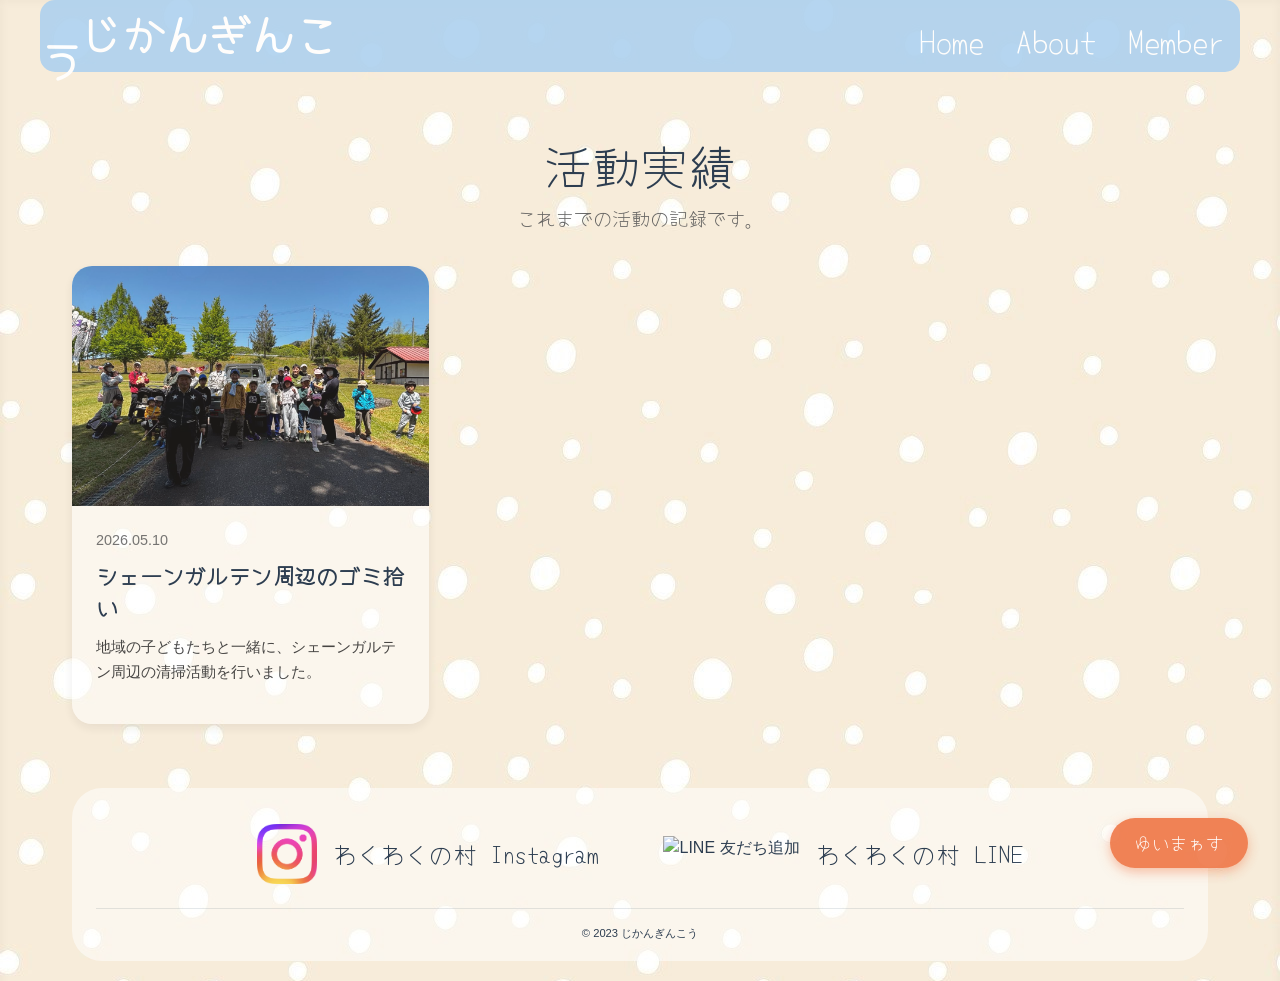
==== activities/index.html @ e3a1b890 "Add activities section, list/detail pages and create manage-activities skill" ====
<!DOCTYPE html>
<html lang="ja">

<head>
    <meta charset="utf-8">
    <title>活動実績 | 時間銀行</title>
    <meta name="description"
        content="じかんぎんこう-わくわくの村-の活動実績一覧ページです。これまでの活動記録を掲載しています。">
    <meta name="viewport" content="width=device-width, initial-scale=1">

    <link rel="icon" type="image/svg+xml" href="../static/images/favicon2.svg">

    <link rel="stylesheet" href="https://unpkg.com/destyle.css@1.0.5/destyle.css">
    <link rel="stylesheet" href="https://stackpath.bootstrapcdn.com/bootstrap/4.5.2/css/bootstrap.min.css">
    <link href="https://fonts.googleapis.com/css2?family=Yomogi&display=swap" rel="stylesheet">

    <link rel="stylesheet" href="../static/css/main.css">
</head>

<body>
    <header id="site-header">
        <div class="wrapper">
            <div class="title">
                <a class="logo" href="../index.html#nature">じかんぎんこう</a>
            </div>
            <nav class="nav">
                <ul class="main-nav">
                    <li class="item"><a href="../index.html#nature">Home</a></li>
                    <li class="item"><a href="../index.html#about">About</a></li>
                    <li class="item"><a href="../index.html#member">Member</a></li>
                </ul>
            </nav>
        </div>
    </header>

    <main class="activities-main">
        <section class="activities-header">
            <h2>活動実績</h2>
            <p class="subtitle">これまでの活動の記録です。</p>
        </section>

        <section class="activity-list">
            <div class="activity-grid">
                <a class="activity-card" href="2026-05-10-schongarten-cleanup/index.html">
                    <div class="activity-card-image">
                        <img src="../static/images/activities/2026-05-10-schongarten-cleanup/schongarten_20260510_1.JPG" alt="シェーンガルテン周辺のゴミ拾い">
                    </div>
                    <div class="activity-card-content">
                        <span class="activity-date">2026.05.10</span>
                        <h3 class="activity-title">シェーンガルテン周辺のゴミ拾い</h3>
                        <p class="activity-excerpt">地域の子どもたちと一緒に、シェーンガルテン周辺の清掃活動を行いました。</p>
                    </div>
                </a>
            </div>
        </section>
    </main>

    <a class="fab-yuimawasu" href="https://yuimalwasu--yuimalwasu.asia-east1.hosted.app/home" target="_blank"
        rel="noopener noreferrer">ゆいまゎす</a>

    <footer class="footer">
        <div class="footer-social">
            <a class="footer-social-link" href="https://www.instagram.com/wakuwaku.omi/">
                <img class="footer-social-icon" src="../static/images/Instagram_Glyph_Gradient.png" alt="Instagram">
                <span class="footer-social-label">わくわくの村 Instagram</span>
            </a>
            <a class="footer-social-link footer-social-link-line" href="https://lin.ee/iN7rADz">
                <img class="footer-social-line-image" src="https://scdn.line-apps.com/n/line_add_friends/btn/ja.png"
                    alt="LINE 友だち追加">
                <span class="footer-social-label">わくわくの村 LINE</span>
            </a>
        </div>
        <p class="footer-copy">
            <small>&copy; 2023 じかんぎんこう</small>
        </p>
    </footer>

    <script src="https://code.jquery.com/jquery-3.5.1.js"
        integrity="sha256-QWo7LDvxbWT2tbbQ97B53yJnYU3WhH/C8ycbRAkjPDc=" crossorigin="anonymous"></script>

    <script>
        $(window).scroll(function () {
            var scrollAnimationElm = document.querySelectorAll('.scroll_up , .scroll_left , .scroll_right');
            var scrollAnimationFunc = function () {
                var triggerMargin = 150;
                for (var i = 0; i < scrollAnimationElm.length; i++) {
                    if (window.innerHeight > scrollAnimationElm[i].getBoundingClientRect().top + triggerMargin) {
                        scrollAnimationElm[i].classList.add('on');
                    }
                }
            }
            window.addEventListener('load', scrollAnimationFunc);
            window.addEventListener('scroll', scrollAnimationFunc);
        });
    </script>
    <!-- Cloudflare Web Analytics -->
    <script defer src='https://static.cloudflareinsights.com/beacon.min.js'
        data-cf-beacon='{"token": "e303238e5b1848c8a27e7caa1c32c8c6"}'>

        </script>
    <!-- End Cloudflare Web Analytics -->
</body>

</html>
---- static/css/main.css ----
@charset 'UTF-8';

/* GENERAL STYLING */
html {
    /* スムーズスクロール */
    scroll-behavior: smooth;
    text-align: center;
}

::-webkit-scrollbar {
    width: 10px;
    height: 10px;
}

::-webkit-scrollbar-thumb {
    background: #ff8095;
    border-radius: 5px;
}

body {
    font-family: sans-serif;
    max-width: 1200px;
    width: 100%;
    margin: 0 auto;
    color: #162A41;
    background-image: url(../images/dots1.jpg);
    opacity: 0.9;
}

h2 {
    font-size: 3rem;
    margin-bottom: 2rem;
}

p {
    line-height: 1.7;
}

.flag {
    background-image: url(../images/flag_01.png);
    background-size: contain;
    padding-top: 7rem;
    color: transparent;
}

/*----------------------------
scroll_up ｜下から上へ出現
----------------------------*/
.scroll_up {
    transition: 0.8s ease-in-out;
    transform: translateY(30px);
    opacity: 0;
}

.scroll_up.on {
    transform: translateY(0);
    opacity: 1.0;
}

/*----------------------------
scroll_right ｜右から出現
----------------------------*/
.scroll_right {
    -webkit-transition: 0.8s ease-in-out;
    -moz-transition: 0.8s ease-in-out;
    -o-transition: 0.8s ease-in-out;
    transition: 0.8s ease-in-out;
    transform: translateX(30px);
    opacity: 0;
    filter: alpha(opacity=0);
    -moz-opacity: 0;
}

.scroll_right.on {
    opacity: 1.0;
    filter: alpha(opacity=100);
    -moz-opacity: 1.0;
    transform: translateX(0);
}

/* header */
#site-header {
    margin-top: 0%;
}

header .wrapper {
    background-color: rgba(173, 209, 239, 1);
    display: flex;
    height: 4.5rem;
    z-index: 1001;
    border-radius: 15px;
    position: fixed;
    width: 1200px;
}

header p {
    font-family: 'Yomogi', sans-serif;
    color: #fff;
    margin-top: 1.5rem;
}

ul {
    list-style-type: none;
}

li {
    padding-left: 20px;
}

.title {
    margin-top: 32px;
}

.logo {
    text-align: left;
    font-weight: bold;
    font-size: 2.7em;
    font-family: 'Yomogi', sans-serif;
    color: #fff;
    padding-left: 40px;
    line-height: 0;
}

/* navigation */
.nav ul {
    display: flex;
    text-align: center;
    margin-left: 500px;
}

.nav ul li a {
    text-decoration: none;
    color: #fff;
    transition: .5s;
    font-family: 'Yomogi', sans-serif;
    font-size: 2rem;
    text-align: center;
}

.nav ul li a:hover {
    background-color: rgba(250, 210, 219, 1);
    color: #fff;
    border-radius: 10px;
    padding: 2px;
}

.item {
    display: block;
    padding: 1rem;
}

/* nature */
#nature {
    width: 100%;
    padding-top: 4rem;
    text-align: center;
    height: 680px;
}

.nature_text {
    color: #162A41;
    text-align: left;

}

.nature_img {
    margin-left: 50%;
    margin-top: 80px;
    filter: saturate(200%) sepia(5%);
    display: block;
    /* ブロックレベル表示に */
    width: 520px;
    height: 520px;
    background: white;
    /* 背景色を白 */
    padding: 20px 20px 70px;
    /*上 左右 下のパディング */
    -moz-box-shadow: 0 4px 10px #333;
    /* 影を落とす */
    -webkit-box-shadow: 0 4px 10px #333;
    box-shadow: 0 4px 10px #333;
    -webkit-transform: rotate(5deg);
    /* 回転 */
    -moz-transform: rotate(5deg);
    -ms-transform: rotate(52deg);
    transform: rotate(5deg);
}

.nature_text h1 {
    color: #fff;
    font-size: 50px;
    font-weight: 500;
    font-family: 'Yomogi', sans-serif;
    margin-bottom: 5rem;
    width: 550px;
    top: 55%;
    left: 35%;
    text-align: center;
    position: absolute;
    -ms-transform: translate(-50%, -50%);
    -webkit-transform: translate(-50%, -50%);
    transform: translate(-50%, -50%);
    padding: 8rem 2rem;
    background-color: rgba(250, 210, 219, 0.953);
    border-radius: 53% 47% 77% 23% / 32% 71% 29% 68%;
}

#nature h4 {
    margin-top: 40px;
    color: #fff;
    max-width: 400px;
    max-height: 250px;
    font-family: 'Yomogi', sans-serif;
    background-color: rgba(111, 188, 133, 0.768);
    border-radius: 62% 38% 85% 15% / 52% 72% 28% 48%;
    padding: 60px 20px 60px 20px;
    margin-left: 15%;
    position: absolute;
    z-index: 1000;
    animation: fuwafuwa_2 5s ease 0s infinite;
}

@keyframes fuwafuwa_2 {
    0% {
        transform: translate(0, 0);
    }

    50% {
        transform: translate(0, -10%);
    }

    100% {
        transform: translate(0, 0);
    }
}

/* about */
#about {
    width: 100%;
    margin: 1rem 0;
    padding: 6rem 0;
}

.about-text {
    padding: 2rem 2rem;
    margin: 0 2rem;
    background-color: #ffffff91;
    border-radius: 30px;

}

#about h2 {
    font-family: 'Yomogi', sans-serif;
    font-weight: 300;
}

#about h3 {
    font-family: 'Yomogi', sans-serif;
    font-weight: 300;
    font-size: 1.5rem;
    text-align: left;
}

#about ul {
    padding-left: 30px;
}

#about ul li {
    line-height: 1.7;
    text-align: left;
}

ul.cp_list {
    padding: 0.5em;
    list-style-type: none;
}

ul.cp_list li {
    position: relative;
    padding: 0.5em 1em 0.5em 2.3em;
    margin-bottom: 5px;
    border-bottom: 1px solid rgba(239, 119, 71, 1);
}

ul.cp_list li:after,
ul.cp_list li:before {
    content: '';
    position: absolute;
    border-radius: 50%;
}

ul.cp_list li:before {
    top: 50%;
    left: 0.2em;
    width: 17px;
    height: 17px;
    background: rgba(239, 119, 71, 1);
    transform: translateY(-50%);
}

ul.cp_list li:after {
    top: 1.1em;
    left: 0.7em;
    width: 14px;
    height: 14px;
    background: rgba(239, 119, 71, 0.5);
}

.slide-container {
    width: 100%;
    margin: 50px auto;
    display: flex;
    align-items: center;
    overflow: hidden;
}

.slide-wrapper {
    display: flex;
    animation: slide-flow 20s infinite linear 1s both;
}

.slide {
    width: 300px;
    object-fit: cover;
}

@keyframes slide-flow {
    0% {
        transform: translateX(0);
    }

    100% {
        transform: translateX(-100%);
    }
}

.tuutyo00 {
    width: 80%;
}

.howto {
    margin-top: 20px;
    width: 1000px;
    text-align: center;
    border-radius: 20px;
}

.stepbar {
    margin: 0 auto;
    width: 80%;
    text-align: left;
    font-family: 'Yomogi', sans-serif;
}

.stepbar .stepbarwrap {
    margin: 2em 0;
    position: relative;
}

.stepbar .stepbarwrap .steptitle {
    display: inline-flex;
    align-items: center;
}

.stepbar .stepbarwrap .steptitle .stepcircle {
    display: inline-block;
    width: 3em;
    height: 3em;
    content: "";
    border-radius: 50%;
    background-color: rgba(239, 119, 71, 1);
    color: #fff;
    text-align: center;
}

.stepbar .stepbarwrap .steptitle .stepcircle span {
    display: inline-block;
    line-height: 1.2em;
    font-size: 0.8em;
    font-weight: bold;
    position: relative;
    top: 0.9em;
}

.stepbar .stepbarwrap .steptitle .title {
    margin: 0.5em;
    font-weight: bold;
    font-size: 1.2em;
}

.stepbar .stepbarwrap .steptxt {
    padding-left: 3.5em;
}

.stepbar .stepbarwrap .steptxt .txt {
    font-size: 0.9em;
}

.stepbar .stepbarwrap .stepline {
    width: 1px;
    height: calc(100% + 1em);
    background-color: rgba(239, 119, 71, 1);
    position: absolute;
    top: 1em;
    left: 1.5em;
    z-index: -1;
}

.stepbarwrap:last-of-type .stepline:last-of-type {
    display: none;
}

/* member */
#member {
    width: 100%;
    padding: 6rem 0;
    margin: 1rem 0;
}

.member_text {
    padding: 2rem 1rem;
    margin: 0 1rem;
    background-color: #ffffff91;
    border-radius: 30px;
}

#member h2 {
    font-family: 'Yomogi', sans-serif;
    font-weight: 300;
}

#member p {
    text-align: left;
    margin: 0 15px 20px 15px;
}

table {
    border-collapse: collapse;
    border-spacing: 0;
    width: 100%;
    font-family: 'Yomogi', sans-serif;
    border-radius: 15px;
}

th,
td {
    border-bottom: solid 1px #fff;
    border-right: solid 1px #fff;
    vertical-align: middle;
}

th {
    text-align: center;
    height: 60px;
    background-color: rgba(250, 210, 219, 1);
    border-radius: 10px;
}

td {
    height: 80px;
    background-color: rgb(251, 230, 234);
    border-radius: 10px;
}

.icon {
    width: 5rem;
    text-align: center;
}

.name {
    width: 6rem;
    text-align: center;
}

.left {
    text-align: left;
    width: 180px;
}

.box_scroll {
    overflow: scroll;
    height: 800px;
}

.fixed01,
.fixed02 {
    position: sticky;
    top: 0;
    left: 0;

    &:before {
        content: "";
        position: absolute;
        top: -1px;
        left: -1px;
        width: 100%;
        height: 100%;
        border: 1px solid #fff;
    }
}

.fixed01 {
    z-index: 2;
}

.fixed02 {
    z-index: 1;
}

/* footer */
.footer {
    margin: 2rem 2rem 20px;
    padding: 1.75rem 1.5rem 1rem;
    background-color: #ffffff91;
    border-radius: 30px;
}

.footer a {
    text-decoration: none;
}

.footer-social {
    display: flex;
    flex-wrap: wrap;
    justify-content: center;
    gap: 1rem 2.5rem;
    align-items: center;
}

.footer-social-link {
    display: inline-flex;
    align-items: center;
    gap: 1rem;
    padding: 0.5rem 0.75rem;
    border-radius: 999px;
    color: #162A41;
    transition: background-color 0.2s ease, transform 0.2s ease;
}

.footer-social-link:hover {
    background-color: rgba(173, 209, 239, 0.2);
    transform: translateY(-2px);
}

.footer-social-label {
    font-family: 'Yomogi', sans-serif;
    font-size: 1.5rem;
    line-height: 1.4;
}

.footer-social-icon {
    width: 60px;
    height: 60px;
    object-fit: contain;
    display: block;
    flex-shrink: 0;
}

.footer-social-line-image {
    display: block;
    height: 36px;
    width: auto;
    flex-shrink: 0;
}

.footer-copy {
    margin: 1rem 0 0;
    padding-top: 0.75rem;
    text-align: center;
    font-size: .875rem;
    border-top: 1px solid rgba(22, 42, 65, 0.12);
}

/* yuimawasu floating button */
.fab-yuimawasu {
    position: fixed;
    bottom: 2rem;
    right: 2rem;
    z-index: 1100;
    font-family: 'Yomogi', sans-serif;
    font-size: 1.1rem;
    color: #fff;
    background-color: rgba(239, 119, 71, 1);
    border-radius: 50px;
    padding: 0.75rem 1.5rem;
    text-decoration: none;
    box-shadow: 0 4px 12px rgba(239, 119, 71, 0.5);
    transition: background-color 0.3s, transform 0.2s, box-shadow 0.2s;
}

.fab-yuimawasu:hover {
    background-color: rgba(210, 90, 45, 1);
    color: #fff;
    text-decoration: none;
    transform: translateY(-3px);
    box-shadow: 0 6px 16px rgba(239, 119, 71, 0.6);
}

/* yuimawasu CTA */
.yuimawasu-cta {
    margin: 3rem auto 1rem;
    text-align: center;
}

.yuimawasu-cta p {
    font-family: 'Yomogi', sans-serif;
    font-size: 1.1rem;
    margin-bottom: 1.2rem;
    text-align: center;
}

.yuimawasu-btn {
    display: inline-block;
    font-family: 'Yomogi', sans-serif;
    font-size: 1.4rem;
    color: #fff;
    background-color: rgba(239, 119, 71, 1);
    border-radius: 50px;
    padding: 0.8rem 2.5rem;
    text-decoration: none;
    transition: background-color 0.3s, transform 0.2s;
    box-shadow: 0 4px 8px rgba(239, 119, 71, 0.4);
}

.yuimawasu-btn:hover {
    background-color: rgba(210, 90, 45, 1);
    color: #fff;
    text-decoration: none;
    transform: translateY(-2px);
}

.yuimawasu-banner-link {
    display: block;
    max-width: 500px;
    margin: 0 auto;
    border-radius: 16px;
    overflow: hidden;
    box-shadow: 0 4px 15px rgba(239, 119, 71, 0.3);
    transition: transform 0.3s, box-shadow 0.3s;
}

.yuimawasu-banner-link:hover {
    transform: scale(1.02);
    box-shadow: 0 6px 20px rgba(239, 119, 71, 0.4);
}

.yuimawasu-banner-link img {
    width: 100%;
    height: auto;
    display: block;
}

/* partner links section */
.partner-links {
    margin: 2rem 2rem 3rem;
    padding: 2rem;
    background-color: #ffffff91;
    border-radius: 30px;
    text-align: center;
}

.partner-links h2 {
    font-family: 'Yomogi', sans-serif;
    font-weight: 300;
    margin-bottom: 1.5rem;
}

.partner-links-grid {
    display: flex;
    flex-wrap: wrap;
    justify-content: center;
    gap: 1.5rem;
}

.partner-link-item {
    display: block;
    width: 360px;
    max-width: 100%;
    border-radius: 16px;
    overflow: hidden;
    box-shadow: 0 4px 12px rgba(0, 0, 0, 0.12);
    transition: opacity 0.3s, transform 0.2s, box-shadow 0.2s;
    flex-shrink: 0;
}

.partner-link-item:hover {
    opacity: 0.88;
    transform: translateY(-4px);
    box-shadow: 0 8px 20px rgba(0, 0, 0, 0.18);
}

.partner-link-item img {
    width: 100%;
    display: block;
}

.partner-link-text {
    display: block;
    padding: 0.8rem;
    background-color: #fff;
    font-family: 'Yomogi', sans-serif;
    font-size: 1.1rem;
    color: #162A41;
    text-align: center;
    border-top: 1px dashed #add1ef;
}

/* Activities List & Detail Pages */
.activities-main, .activity-detail-main {
    padding-top: 6.5rem;
    margin: 0 2rem;
}

.activities-header {
    margin: 2rem auto;
    text-align: center;
}

.activities-header h2 {
    font-family: 'Yomogi', sans-serif;
    font-size: 3rem;
    font-weight: 300;
    margin-bottom: 0.5rem;
}

.activities-header .subtitle {
    font-family: 'Yomogi', sans-serif;
    font-size: 1.2rem;
    color: #555;
}

/* Card List */
.activity-grid {
    display: grid;
    grid-template-columns: repeat(auto-fill, minmax(320px, 1fr));
    gap: 2rem;
    margin-bottom: 4rem;
}

.activity-card {
    display: block;
    background-color: #ffffff91;
    border-radius: 20px;
    overflow: hidden;
    box-shadow: 0 4px 12px rgba(0, 0, 0, 0.08);
    transition: transform 0.2s, box-shadow 0.2s, opacity 0.2s;
    text-decoration: none;
    color: #162A41;
}

.activity-card:hover {
    transform: translateY(-4px);
    box-shadow: 0 8px 20px rgba(0, 0, 0, 0.15);
    opacity: 0.95;
    text-decoration: none;
    color: #162A41;
}

.activity-card-image {
    width: 100%;
    height: 240px;
    overflow: hidden;
}

.activity-card-image img {
    width: 100%;
    height: 100%;
    object-fit: cover;
}

.activity-card-content {
    padding: 1.5rem;
    text-align: left;
}

.activity-date {
    font-size: 0.9rem;
    color: #666;
    display: block;
    margin-bottom: 0.5rem;
}

.activity-title {
    font-family: 'Yomogi', sans-serif;
    font-size: 1.4rem;
    font-weight: bold;
    margin-bottom: 0.8rem;
    line-height: 1.4;
}

.activity-excerpt {
    font-size: 0.95rem;
    line-height: 1.6;
    color: #333;
}

/* Breadcrumb & Detail Page */
.breadcrumb-container {
    margin: 2rem 0 1rem;
    text-align: left;
}

.back-link {
    font-family: 'Yomogi', sans-serif;
    font-size: 1.1rem;
    color: #ef7747;
    text-decoration: none;
    transition: color 0.2s;
}

.back-link:hover {
    color: #d25a2d;
    text-decoration: none;
}

.activity-article {
    background-color: #ffffff91;
    border-radius: 30px;
    padding: 3rem 2rem;
    box-shadow: 0 4px 15px rgba(0, 0, 0, 0.05);
    margin-bottom: 4rem;
    text-align: left;
}

.article-header {
    border-bottom: 2px dashed #add1ef;
    padding-bottom: 1.5rem;
    margin-bottom: 2rem;
}

.article-date {
    font-size: 1rem;
    color: #666;
    display: block;
    margin-bottom: 0.5rem;
}

.article-title {
    font-family: 'Yomogi', sans-serif;
    font-size: 2.5rem;
    color: #162A41;
    margin-bottom: 0;
}

.article-body {
    font-size: 1.1rem;
    line-height: 1.8;
    margin-bottom: 3rem;
    color: #162A41;
}

.activity-photos-section {
    margin-top: 3rem;
}

.activity-photos-section h3 {
    font-family: 'Yomogi', sans-serif;
    font-size: 1.8rem;
    margin-bottom: 1.5rem;
    border-left: 5px solid #ff8095;
    padding-left: 10px;
}

.activity-photos-grid {
    display: grid;
    grid-template-columns: repeat(auto-fit, minmax(280px, 1fr));
    gap: 1.5rem;
}

.activity-photo-item {
    border-radius: 16px;
    overflow: hidden;
    box-shadow: 0 4px 10px rgba(0,0,0,0.1);
}

.activity-photo-item img {
    width: 100%;
    height: auto;
    display: block;
}

/* MOBILE SIZE */

@media (max-width: 700px) {

    body {
        margin-top: -20px;
    }

    /* header */
    header .wrapper {
        height: 70px;
        width: 700px;
        border-radius: 0;
        margin-top: 0;
    }

    .title {
        width: 190px;
        margin-top: 20px;
        margin-left: 10px;
    }

    .logo {
        font-size: 25px;
        margin-left: 0px;
        padding-left: 0px;
        margin-top: 10px;
        text-align: left;
        line-height: 20px;
    }

    .nav ul {
        margin-left: 18px;
        margin-top: 5px;
        width: 300px;
    }

    .nav ul li a {
        font-size: 17px;
    }

    .item {
        padding: 1rem 13px 1rem 0;
    }

    /* nature */
    #nature {
        margin-top: 20px;
        height: 650px;
    }

    .nature_img {
        max-height: 350px;
        max-width: 90%;
        margin-left: 7%;
        left: -30px;
        margin-top: 90px;
    }

    .nature_text h1 {
        font-size: 30px;
        padding: 30px 6px;
        width: 90%;
        left: 190px;
        top: 550px;
        margin-bottom: 0;
    }

    #nature h4 {
        margin-left: 20%;
        padding: 30px 20px;

    }

    /* movie */
    .movie {
        max-width: 90%;
    }

    /* about */
    #about {
        background-size: 100%;
        padding: 6rem 0;
    }

    .about-text {
        padding: 1rem 1rem;
        margin: 0 1rem;
    }

    #about h2 {
        font-size: 1.5rem;
    }

    #about h3 {
        font-size: 1.2rem;
    }

    #about p {
        margin: 0 1rem;
        line-height: 1.2;
    }

    #about .tuutyo {
        margin-left: 0;
        background-size: 100%;
        height: 280px;
    }

    .howto {
        max-width: 90%;
    }

    /* member */
    #member {
        padding: 6rem 0;
        max-height: 1200px;
    }

    table {
        width: 1200px;
    }

    /* footer */
    .footer {
        margin: 2rem 1rem 1rem;
        padding: 1.25rem 1rem 0.875rem;
    }

    .footer-social {
        flex-direction: column;
        gap: 1rem;
    }

    .footer-social-link {
        width: 100%;
        justify-content: center;
    }

    .footer-social-label {
        font-size: 1.2rem;
    }

    .footer-copy {
        margin-top: 0.75rem;
        padding-top: 0.75rem;
    }

    /* activities mobile */
    .activities-main, .activity-detail-main {
        padding-top: 5rem;
        margin: 0 1rem;
    }
    
    .activities-header h2 {
        font-size: 2.2rem;
    }
    
    .activity-grid {
        grid-template-columns: 1fr;
        gap: 1.5rem;
    }
    
    .activity-article {
        padding: 1.5rem 1rem;
        border-radius: 20px;
    }
    
    .article-title {
        font-size: 1.8rem;
    }

    .activity-photos-grid {
        grid-template-columns: 1fr;
        gap: 1rem;
    }
}
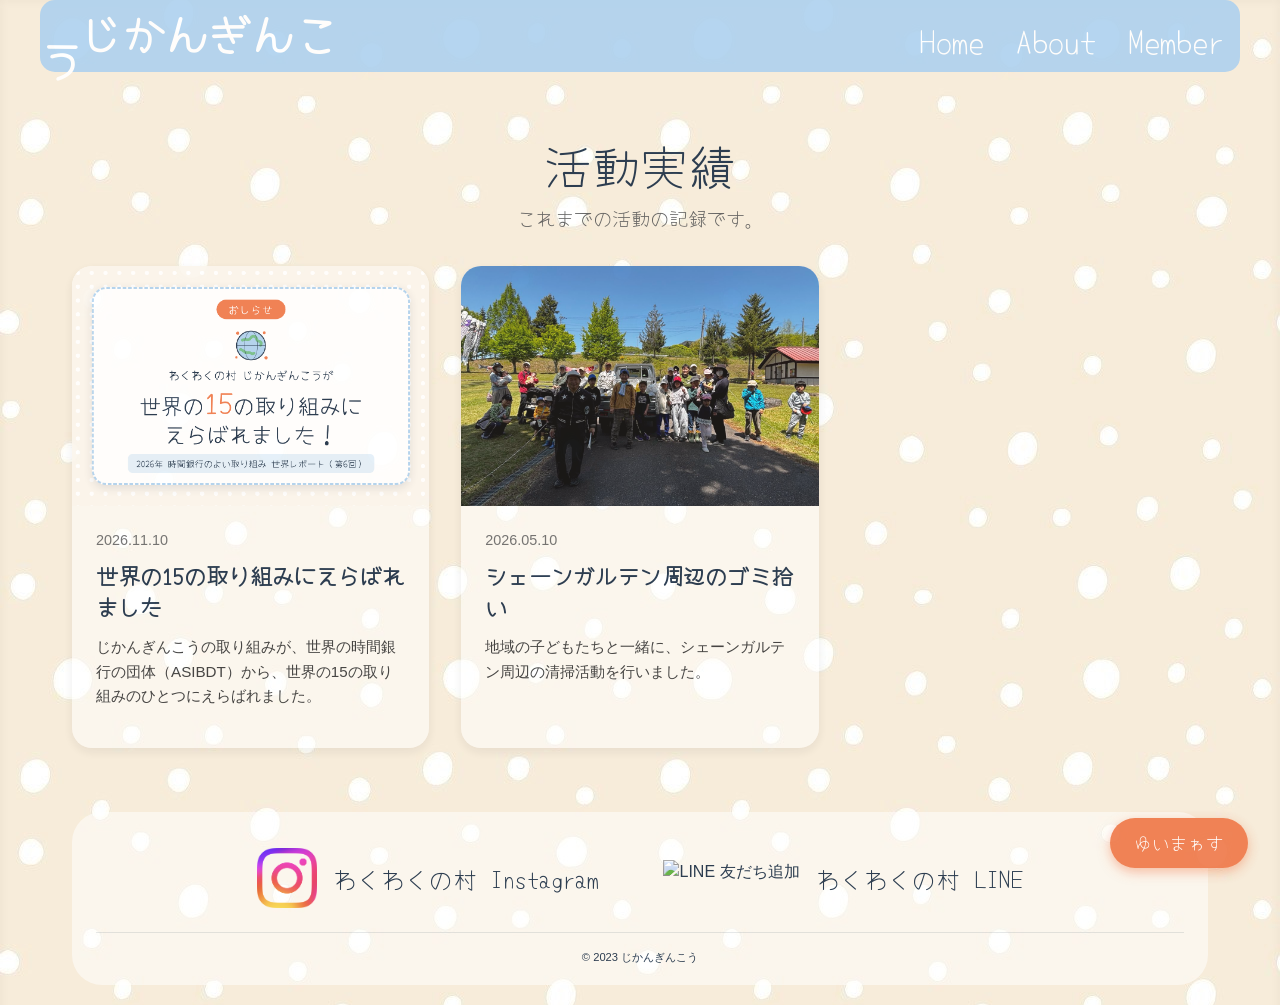
==== commit 67d93a79: "ASIBDT世界レポート2026選出のお知らせを追加 - トップに「お知らせ」セクションを新設 - 活動実績に記事ページとお知らせ画像を追加 - add_activity.py の画像ファイル名に s" ====
--- a/activities/index.html
+++ b/activities/index.html
@@ -41,6 +41,17 @@
 
         <section class="activity-list">
             <div class="activity-grid">
+                <a class="activity-card" href="2026-11-10-asibdt-world-report/index.html">
+                    <div class="activity-card-image">
+                        <img src="../static/images/activities/2026-11-10-asibdt-world-report/2026_11_10_asibdt_world_report_1.png" alt="世界の15の取り組みにえらばれました">
+                    </div>
+                    <div class="activity-card-content">
+                        <span class="activity-date">2026.11.10</span>
+                        <h3 class="activity-title">世界の15の取り組みにえらばれました</h3>
+                        <p class="activity-excerpt">じかんぎんこうの取り組みが、世界の時間銀行の団体（ASIBDT）から、世界の15の取り組みのひとつにえらばれました。</p>
+                    </div>
+                </a>
+
                 <a class="activity-card" href="2026-05-10-schongarten-cleanup/index.html">
                     <div class="activity-card-image">
                         <img src="../static/images/activities/2026-05-10-schongarten-cleanup/schongarten_20260510_1.JPG" alt="シェーンガルテン周辺のゴミ拾い">
--- a/static/css/main.css
+++ b/static/css/main.css
@@ -705,6 +705,88 @@
     border-top: 1px dashed #add1ef;
 }
 
+/* news section */
+.news-item {
+    max-width: 720px;
+    margin: 0 auto;
+    padding: 1.5rem 2rem;
+    background-color: #fff;
+    border-radius: 16px;
+    box-shadow: 0 4px 12px rgba(0, 0, 0, 0.12);
+    text-align: left;
+}
+
+.news-date {
+    display: inline-block;
+    font-family: 'Yomogi', sans-serif;
+    font-size: 1rem;
+    color: #555;
+    margin-bottom: 0.4rem;
+}
+
+.news-title {
+    font-family: 'Yomogi', sans-serif;
+    font-size: 1.5rem;
+    line-height: 1.5;
+    margin-bottom: 1rem;
+    padding-bottom: 0.8rem;
+    border-bottom: 1px dashed #add1ef;
+}
+
+.news-item p {
+    margin-bottom: 0.8rem;
+}
+
+.news-entry {
+    padding: 0.8rem 1rem;
+    background-color: #f3f8fd;
+    border-radius: 10px;
+}
+
+.news-entry-en {
+    font-size: 0.9rem;
+    color: #555;
+}
+
+.news-more {
+    display: inline-block;
+    margin: 0.4rem 1rem 0.4rem 0;
+    padding: 0.4rem 1.4rem;
+    border-radius: 999px;
+    background-color: rgba(239, 119, 71, 1);
+    color: #fff;
+    font-family: 'Yomogi', sans-serif;
+    transition: background-color 0.3s;
+}
+
+.news-more:hover {
+    background-color: rgba(210, 90, 45, 1);
+    color: #fff;
+    text-decoration: none;
+}
+
+.news-link {
+    display: inline-block;
+    margin-top: 0.4rem;
+    color: #2a6fb0;
+    text-decoration: underline;
+}
+
+@media (max-width: 700px) {
+    .news {
+        margin: 1.5rem 0.8rem 2rem;
+        padding: 1.2rem 0.8rem;
+    }
+
+    .news-item {
+        padding: 1.2rem 1rem;
+    }
+
+    .news-title {
+        font-size: 1.25rem;
+    }
+}
+
 /* Activities List & Detail Pages */
 .activities-main, .activity-detail-main {
     padding-top: 6.5rem;
@@ -879,6 +961,23 @@
     display: block;
 }
 
+.article-hero {
+    max-width: 720px;
+    margin: 0 auto 2rem;
+}
+
+.article-body p {
+    margin-bottom: 1rem;
+}
+
+/* movie */
+.movie {
+    width: 100%;
+    max-width: 640px;
+    aspect-ratio: 16 / 9;
+    border: 0;
+}
+
 /* MOBILE SIZE */
 
 @media (max-width: 700px) {
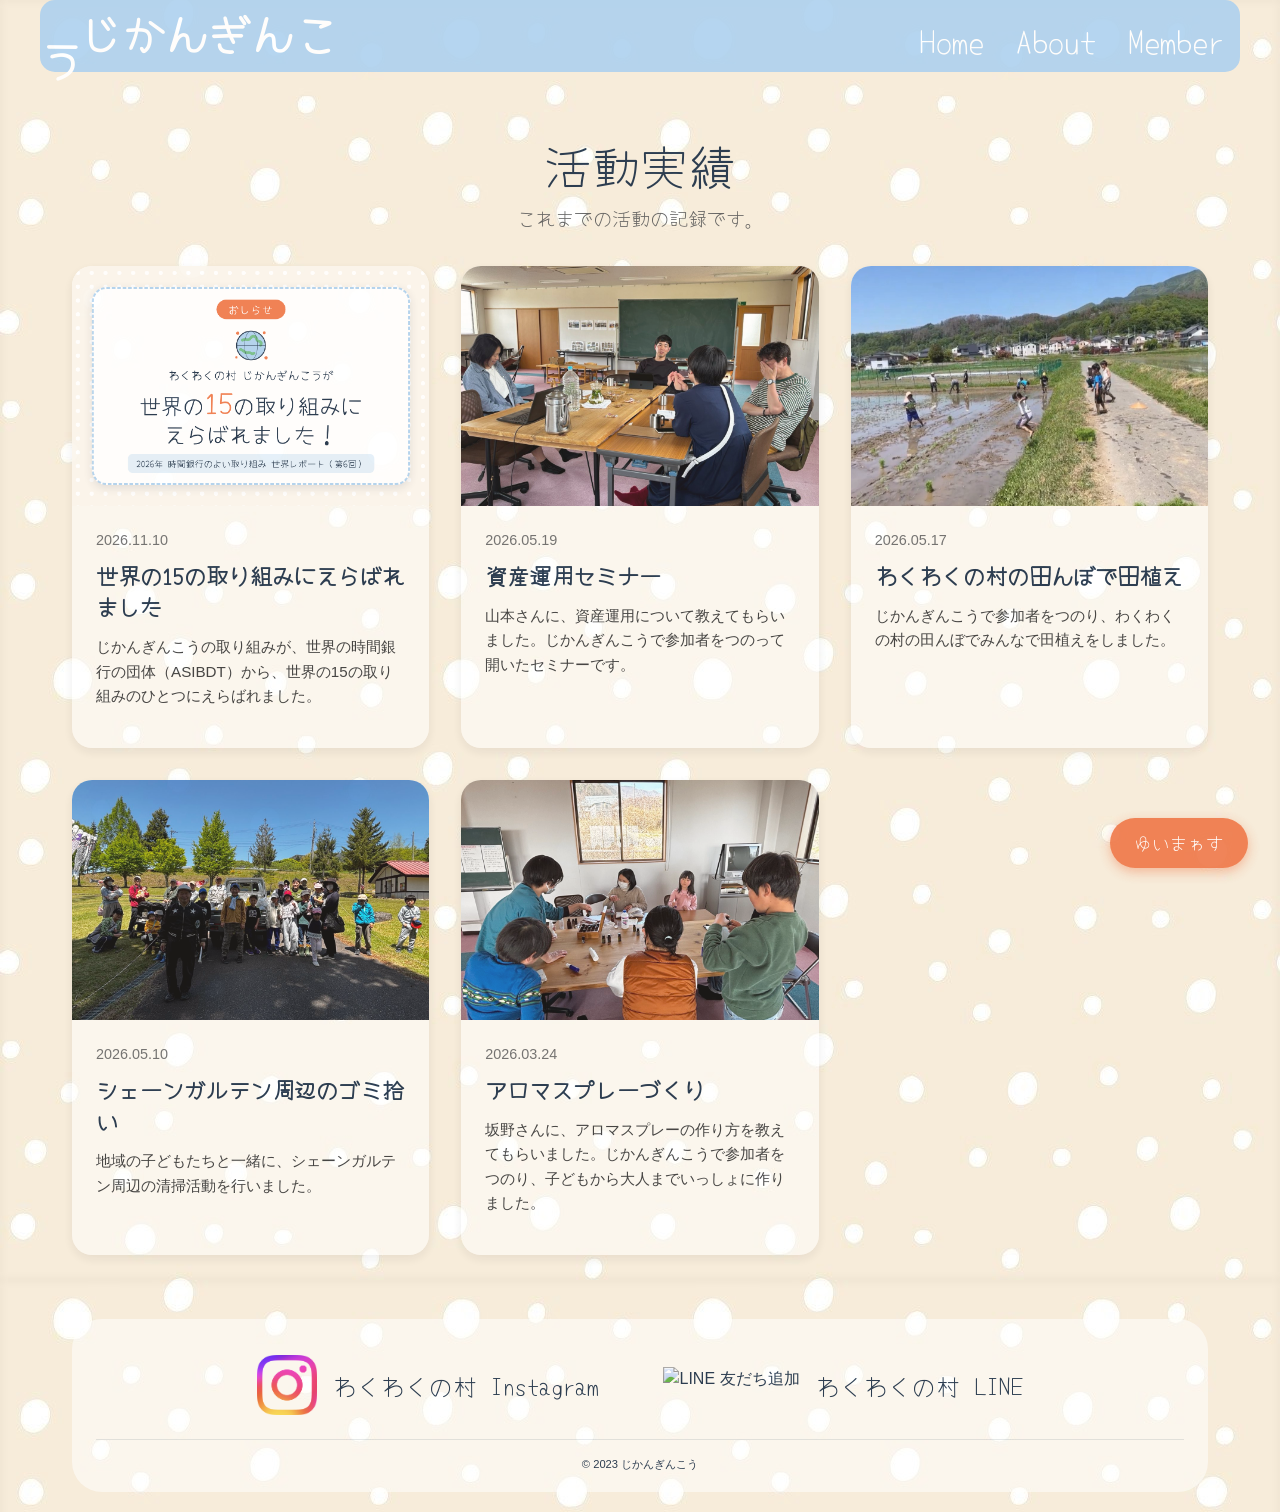
==== commit 64878e41: "活動実績にアロマスプレーづくり・田植え・資産運用セミナーを追加 Co-Authored-By: Claude Opus 5.5 <noreply@anthropic.com>" ====
--- a/activities/index.html
+++ b/activities/index.html
@@ -52,6 +52,28 @@
                     </div>
                 </a>
 
+                <a class="activity-card" href="2026-05-19-asset-management-seminar/index.html">
+                    <div class="activity-card-image">
+                        <img src="../static/images/activities/2026-05-19-asset-management-seminar/2026_05_19_asset_management_seminar_1.JPG" alt="資産運用セミナー">
+                    </div>
+                    <div class="activity-card-content">
+                        <span class="activity-date">2026.05.19</span>
+                        <h3 class="activity-title">資産運用セミナー</h3>
+                        <p class="activity-excerpt">山本さんに、資産運用について教えてもらいました。じかんぎんこうで参加者をつのって開いたセミナーです。</p>
+                    </div>
+                </a>
+
+                <a class="activity-card" href="2026-05-17-rice-planting/index.html">
+                    <div class="activity-card-image">
+                        <img src="../static/images/activities/2026-05-17-rice-planting/2026_05_17_rice_planting_1.JPG" alt="わくわくの村の田んぼで田植え">
+                    </div>
+                    <div class="activity-card-content">
+                        <span class="activity-date">2026.05.17</span>
+                        <h3 class="activity-title">わくわくの村の田んぼで田植え</h3>
+                        <p class="activity-excerpt">じかんぎんこうで参加者をつのり、わくわくの村の田んぼでみんなで田植えをしました。</p>
+                    </div>
+                </a>
+
                 <a class="activity-card" href="2026-05-10-schongarten-cleanup/index.html">
                     <div class="activity-card-image">
                         <img src="../static/images/activities/2026-05-10-schongarten-cleanup/schongarten_20260510_1.JPG" alt="シェーンガルテン周辺のゴミ拾い">
@@ -60,6 +82,17 @@
                         <span class="activity-date">2026.05.10</span>
                         <h3 class="activity-title">シェーンガルテン周辺のゴミ拾い</h3>
                         <p class="activity-excerpt">地域の子どもたちと一緒に、シェーンガルテン周辺の清掃活動を行いました。</p>
+                    </div>
+                </a>
+
+                <a class="activity-card" href="2026-03-24-aroma-spray/index.html">
+                    <div class="activity-card-image">
+                        <img src="../static/images/activities/2026-03-24-aroma-spray/2026_03_24_aroma_spray_1.JPG" alt="アロマスプレーづくり">
+                    </div>
+                    <div class="activity-card-content">
+                        <span class="activity-date">2026.03.24</span>
+                        <h3 class="activity-title">アロマスプレーづくり</h3>
+                        <p class="activity-excerpt">坂野さんに、アロマスプレーの作り方を教えてもらいました。じかんぎんこうで参加者をつのり、子どもから大人までいっしょに作りました。</p>
                     </div>
                 </a>
             </div>
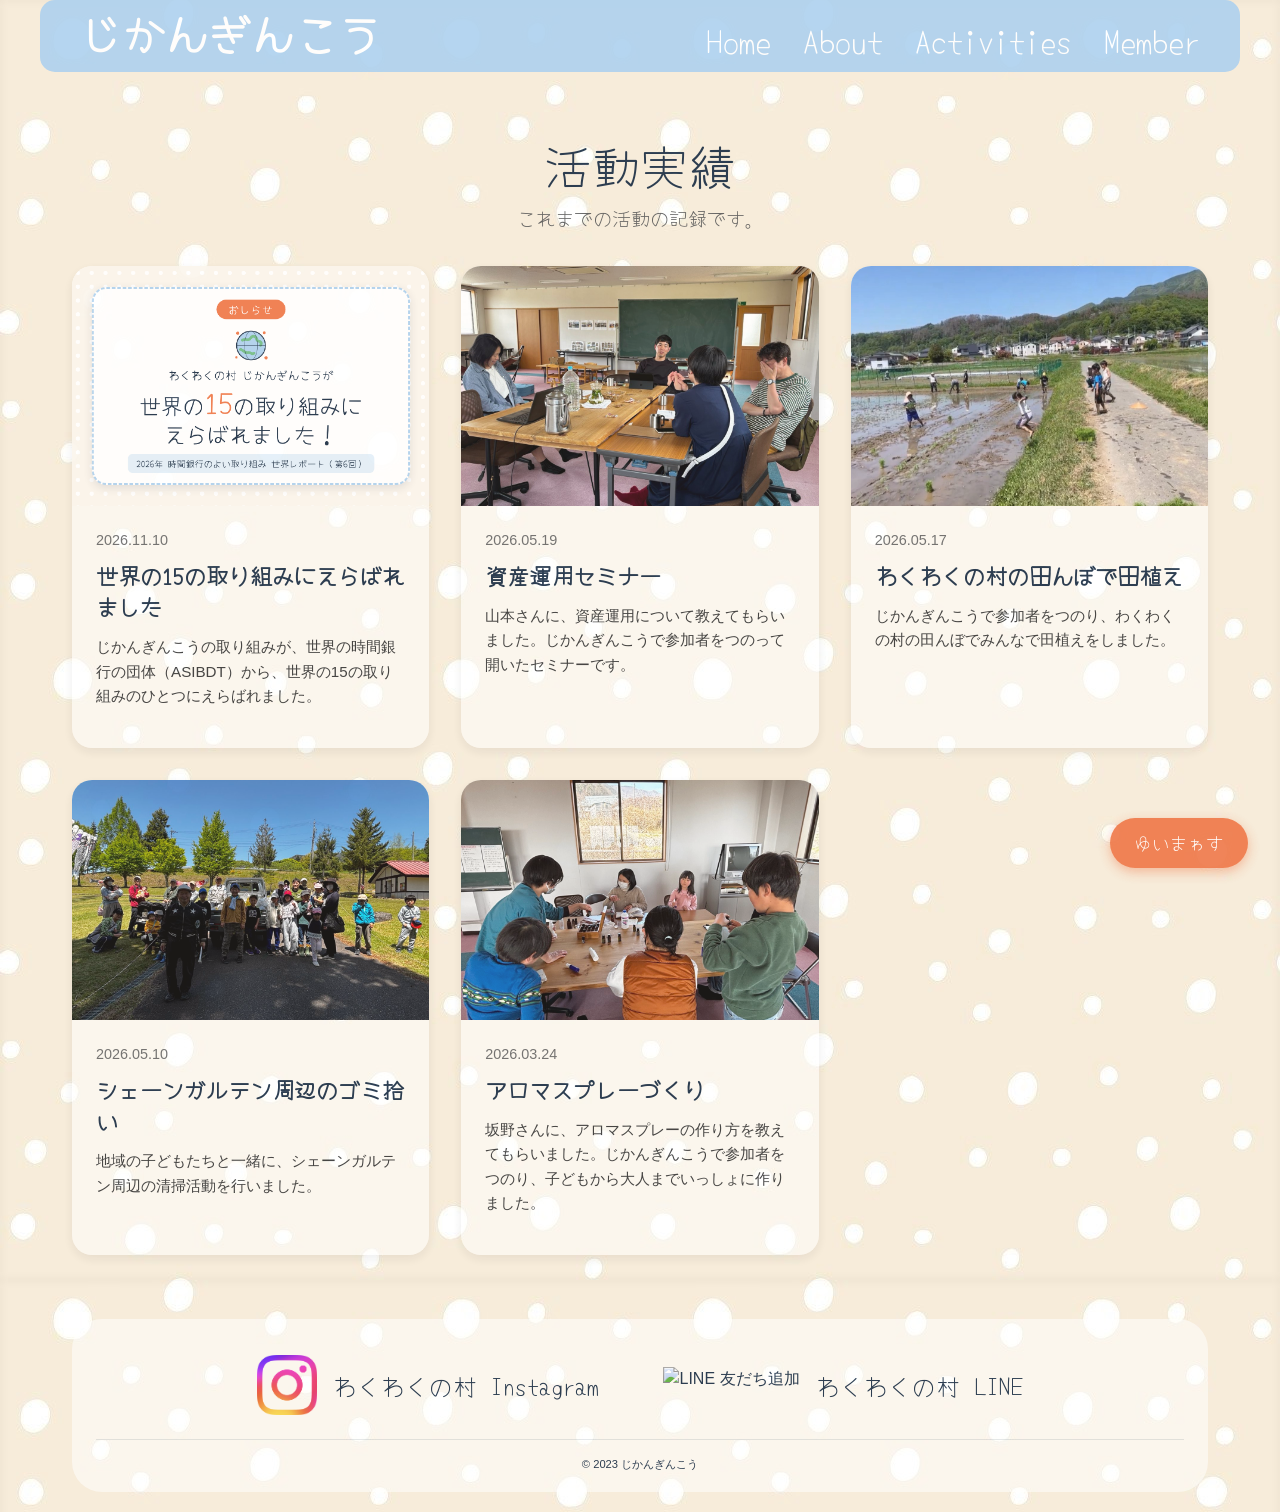
==== commit 81b03389: "活動実績をメンバーの上へ移動、メニューにActivitiesを追加、記事写真を縦1列に - トップの活動実績欄を「じかんぎんこうとは」とMemberの間へ移動 - 全ページのメニューにActiviti" ====
--- a/activities/index.html
+++ b/activities/index.html
@@ -27,6 +27,7 @@
                 <ul class="main-nav">
                     <li class="item"><a href="../index.html#nature">Home</a></li>
                     <li class="item"><a href="../index.html#about">About</a></li>
+                    <li class="item"><a href="index.html">Activities</a></li>
                     <li class="item"><a href="../index.html#member">Member</a></li>
                 </ul>
             </nav>
--- a/static/css/main.css
+++ b/static/css/main.css
@@ -90,7 +90,8 @@
     z-index: 1001;
     border-radius: 15px;
     position: fixed;
-    width: 1200px;
+    width: 100%;
+    max-width: 1200px;
 }
 
 header p {
@@ -121,11 +122,15 @@
     line-height: 0;
 }
 
-/* navigation */
+/* navigation（ヘッダーの右端に寄せる） */
+.nav {
+    margin-left: auto;
+    margin-right: 1.5rem;
+}
+
 .nav ul {
     display: flex;
     text-align: center;
-    margin-left: 500px;
 }
 
 .nav ul li a {
@@ -147,6 +152,17 @@
 .item {
     display: block;
     padding: 1rem;
+}
+
+/* 幅の狭いPC・タブレットでメニューがはみ出さないよう少し小さくする */
+@media (max-width: 960px) {
+    .nav ul li a {
+        font-size: 1.4rem;
+    }
+
+    .item {
+        padding: 1rem 0.6rem;
+    }
 }
 
 /* nature */
@@ -705,6 +721,27 @@
     border-top: 1px dashed #add1ef;
 }
 
+/* home: activities (latest 3) */
+.activity-links-grid .partner-link-item {
+    width: 300px;
+    background-color: #fff;
+}
+
+.activity-links-grid .partner-link-item img {
+    aspect-ratio: 4 / 3;
+    object-fit: cover;
+}
+
+.activity-link-date {
+    display: block;
+    font-size: 0.9rem;
+    color: #555;
+}
+
+.activity-links-more {
+    margin: 1.8rem 0 0;
+}
+
 /* news section */
 .news-item {
     max-width: 720px;
@@ -943,10 +980,17 @@
     padding-left: 10px;
 }
 
+/* 縦横の写真が混ざっても揃って見えるよう、1列に同じ幅で縦に並べる */
 .activity-photos-grid {
-    display: grid;
-    grid-template-columns: repeat(auto-fit, minmax(280px, 1fr));
-    gap: 1.5rem;
+    display: flex;
+    flex-direction: column;
+    align-items: center;
+    gap: 2rem;
+}
+
+.activity-photos-grid .activity-photo-item {
+    width: 100%;
+    max-width: 720px;
 }
 
 .activity-photo-item {
@@ -987,21 +1031,28 @@
     }
 
     /* header */
+    /* scroll_right のアニメーション前の translateX(30px) で横スクロールが出て、
+       ヘッダー右端のメニューが画面外に押し出されるのを防ぐ */
+    html {
+        overflow-x: hidden;
+    }
+
     header .wrapper {
         height: 70px;
-        width: 700px;
+        /* 100% だとスマホのレイアウト幅の広がりに引きずられるため画面幅を直接指定 */
+        width: 100vw;
         border-radius: 0;
         margin-top: 0;
     }
 
     .title {
-        width: 190px;
+        width: 160px;
         margin-top: 20px;
         margin-left: 10px;
     }
 
     .logo {
-        font-size: 25px;
+        font-size: 22px;
         margin-left: 0px;
         padding-left: 0px;
         margin-top: 10px;
@@ -1009,18 +1060,25 @@
         line-height: 20px;
     }
 
+    .nav {
+        margin-right: 6px;
+    }
+
     .nav ul {
-        margin-left: 18px;
         margin-top: 5px;
-        width: 300px;
+    }
+
+    /* スマホ幅では4項目が入りきらないため Home を隠す（ロゴからトップへ戻れる） */
+    .main-nav .item:first-child {
+        display: none;
     }
 
     .nav ul li a {
-        font-size: 17px;
+        font-size: 14px;
     }
 
     .item {
-        padding: 1rem 13px 1rem 0;
+        padding: 1rem 0 1rem 8px;
     }
 
     /* nature */
@@ -1151,7 +1209,6 @@
     }
 
     .activity-photos-grid {
-        grid-template-columns: 1fr;
         gap: 1rem;
     }
 }
